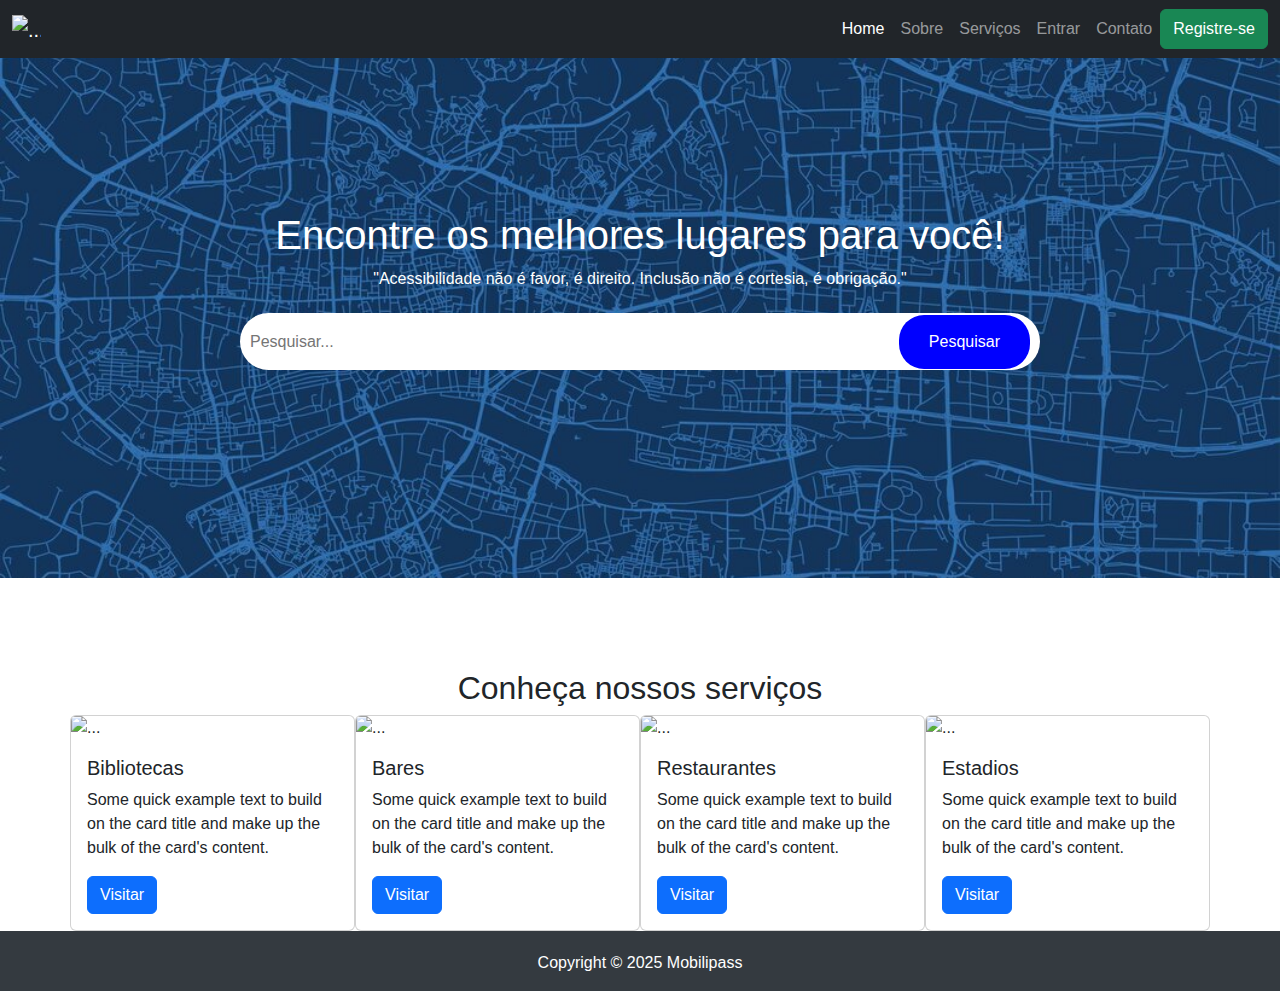
==== index.html @ 13008808 "paginas sobre e entrar" ====
<!DOCTYPE html>
<html lang="pt-br">

<head>
    <meta charset="UTF-8">
    <meta name="viewport" content="width=device-width, initial-scale=1.0">
    <title>MobilePass</title>
    <link href="https://cdn.jsdelivr.net/npm/bootstrap@5.3.3/dist/css/bootstrap.min.css" rel="stylesheet"
        integrity="sha384-QWTKZyjpPEjISv5WaRU9OFeRpok6YctnYmDr5pNlyT2bRjXh0JMhjY6hW+ALEwIH" crossorigin="anonymous">
    <script src="https://cdn.jsdelivr.net/npm/bootstrap@5.3.3/dist/js/bootstrap.bundle.min.js"
        integrity="sha384-YvpcrYf0tY3lHB60NNkmXc5s9fDVZLESaAA55NDzOxhy9GkcIdslK1eN7N6jIeHz"
        crossorigin="anonymous"></script>
    <link rel="stylesheet" href="style.css">
</head>

<body>
    <header>
        <nav class="navbar navbar-expand-lg bg-dark navbar-dark">
            <div class="container-fluid">
                <a class="navbar-brand" href="#"><img class="imagem_logo" src="/image (1).jpg" class="img-fluid"
                        alt="..."></a>
                <button class="navbar-toggler" type="button" data-bs-toggle="collapse" data-bs-target="#navbarNav"
                    aria-controls="navbarNav" aria-expanded="false" aria-label="Toggle navigation">
                    <span class="navbar-toggler-icon"></span>
                </button>
                <div class="collapse navbar-collapse" id="navbarNav">
                    <ul class="navbar-nav ms-auto">
                        <li class="nav-item">
                            <a class="nav-link active" aria-current="page" href="#">Home</a>
                        </li>

                        <li class="nav-item">
                            <a class="nav-link" href="about.html">Sobre</a>
                        </li>
                        <li class="nav-item">
                            <a class="nav-link" href="#">Serviços</a>
                        </li>
                        <li class="nav-item">
                            <a class="nav-link" href="login.html">Entrar</a>
                        <li class="nav-item">
                            <a class="nav-link" href="#">Contato</a>
                        </li>
                        </li>
                        <button type="button" class="btn btn-success">Registre-se</button>
                    </ul>
                </div>
            </div>
        </nav>



    </header>
    <main>
        <div class="background-container">
            <div class="titulo">
                <h1>Encontre os melhores lugares para você!</h1>
                <p>"Acessibilidade não é favor, é direito. Inclusão não é cortesia, é obrigação."</p>
                <div class="container-pesquisar">
                    <input class="barra-pesquisa" type="text" placeholder="Pesquisar...">
                    <button class="pesquisar" type="submit">Pesquisar</button>
                </div>
            </div>
        </div>
        </div>

        <section >
            <div class="container">
                <div class="row ">
                    <h2 class="texto">Conheça nossos serviços</h2>
                    <div class="card g- col-sm-6 col-md-3 col-lg-3">
                        <img src="/img/17174_9cf20cf7-f5d6-b94c-7bb5-774c0b3b7d5e.jpg" class="card-img-top" alt="...">
                        <div class="card-body">
                            <h5 class="card-title">Bibliotecas</h5>
                            <p class="card-text">Some quick example text to build on the card title and make up the bulk
                                of the card's content.</p>
                            <a href="#" class="btn btn-primary">Visitar</a>
                        </div>
                    </div>

                    <div class="card col-sm-6 col-md-3 col-lg-3">
                        <img src="/img/265689-entenda-a-importancia-da-acessibilidade-nos-restaurantes.jpg"
                            class="card-img-top" alt="...">
                        <div class="card-body">
                            <h5 class="card-title">Bares</h5>
                            <p class="card-text">Some quick example text to build on the card title and make up the bulk
                                of the card's content.</p>
                            <a href="#" class="btn btn-primary">Visitar</a>
                        </div>
                    </div>

                    <div class="card col-sm-6 col-md-3 col-lg-3">
                        <img src="/img/post_thumbnail-37f781f80b11470b59c77fa5af85a6b2.jpeg" class="card-img-top"
                            alt="...">
                        <div class="card-body">
                            <h5 class="card-title">Restaurantes</h5>
                            <p class="card-text">Some quick example text to build on the card title and make up the bulk
                                of the card's content.</p>
                            <a href="#" class="btn btn-primary">Visitar</a>
                        </div>
                    </div>

                    <div class="card col-sm-6 col-md-3 col-lg-3">
                        <img src="/img/heldner_costa_cmbh_16.jpg"
                            class="card-img-top" alt="...">
                        <div class="card-body">
                            <h5 class="card-title">Estadios</h5>
                            <p class="card-text">Some quick example text to build on the card title and make up the bulk
                                of the card's content.</p>
                            <a href="#" class="btn btn-primary">Visitar</a>
                        </div>
                    </div>
                </div>
            </div>
        </section>
    </main>
    
    <footer class="rodape">
        <div>
            <p>Copyright &copy; 2025 Mobilipass </p>
        </div>
    </footer>

</body>

</html>
---- style.css ----
* {
    margin: 0;
    padding: 0;
    box-sizing: border-box;
    font-family: Arial, Helvetica, sans-serif;
    text-decoration: none;
}

.imagem_logo{
    max-width: 90%;
    height: auto;
    max-height: 60px;
}

.background-container {
    position: relative; /* Necessário para posicionar o pseudo-elemento */
    width: 100%;
    height: 520px; /* Altura desejada */
    overflow: hidden; /* Evita que a imagem vaze do contêiner */
  }
  
  .background-container::before {
    content: "";
    position: absolute;
    top: 0;
    left: 0;
    width: 100%;
    height: 100%;
    background-image: url("img/mapa.jpg");
    background-size: cover;
    background-position: center;
    opacity: 1;
    z-index: -1;
  }
  
  .titulo{
    position: relative; 
    z-index: 1; 
    color: white; 
    padding: 12%;
    display: flex;
    flex-direction: column;
    align-items: center; 
 }

  .barra-contato-dados {
    display: flex;
    justify-content: center;
    gap: 50px;
    font-size: 14px;
    color: aliceblue;
}

.barra-contato-icones {
    display: flex;
    justify-content: flex-end;
    gap: 50px;
    color: aliceblue;  
}

#botao {
    border-radius:none;
    height: 30px;
    width:8em;
    background-color: lawngreen;
    transform: translateY(-20%);
    top: 50%;
    border: none;
}

.texto {
    text-align: center;
    display: flex;
    flex-direction: column;
    align-items: center;
    gap: 1px;
    margin-top: 8%;
}

.container-pesquisar {
    position: relative;
    max-width: 800px;
    margin: 6px auto;
    width: 100%;
}

.barra-pesquisa {
    width: 100%;
    padding: 10px;
    border-radius: 50rem;
    border: none;
    outline: none;
    height: 57px;
}

.pesquisar {
    position: absolute;
    top: 50%;
    transform: translateY(-50%);
    padding: 15px 30px;
    right: 10px;
    
    background-color: blue;
    box-sizing: border-box;
    border-radius: 25px;
    text-align: center;
    color:white;
    border: none;
    transition: .5s;
    font-size: 16px;
    cursor: pointer;
    justify-content: space-between;
}

.card{
    margin: 0;
    padding: 0;
}
.rodape{
    background-color: #343a40;
    color: white;
    text-align: center;
    height: 60px;
    padding: 20px;
}
/* Estilização do about */
.apresentacao{
    background-image: url(img/mapa.jpg);
    z-index: 0.5;
    background-size: cover;
    color: #001A6E;
    display:flex;
    align-items: center;
    justify-content: space-between;
    padding: 5% 5%;
    gap: 82px; 
    
    
}
.apresentacao-conteudo{
    width: 100%;
    display: flex;
    flex-direction:column; 
    gap: 10px;
}
.apresentacao-conteudo-titulo{
    font-size: 1.25rem;
    font-family:var(--font-primaria);
}
.apresentacao-conteudo-texto{
    font-size: 15px;
    font-family: var(--font-secundaria);
    text-align: justify;
}
.apresentacao-imagem{
    width: 100%;
}
.apresentacao-imagem1{
    width: 10%;
}
#apres{
    background-color: white;
    border-radius: 30px;
    margin: auto;
    padding: 20px;
}
#apres2{
    background-color: #5271ff;
    color: white;
    border-radius: 30px;
    margin: auto;
    padding: 20px;
    justify-content: space-between;
}
#apres3{
    background-color: white;
    border-radius: 30px;
    margin: auto;
    padding: 20px;
    height: 200px;
    font-style: italic;

}
@media(max-width:1200px){
    .cabecalho {
        padding: 10% ;
    }
    .cabecalho__menu{
        justify-content: center;
    }
    .apresentacao{
        flex-direction: column-reverse;
        padding: 5%;
    }
    .apresentacao-conteudo{
        width: auto;
    }
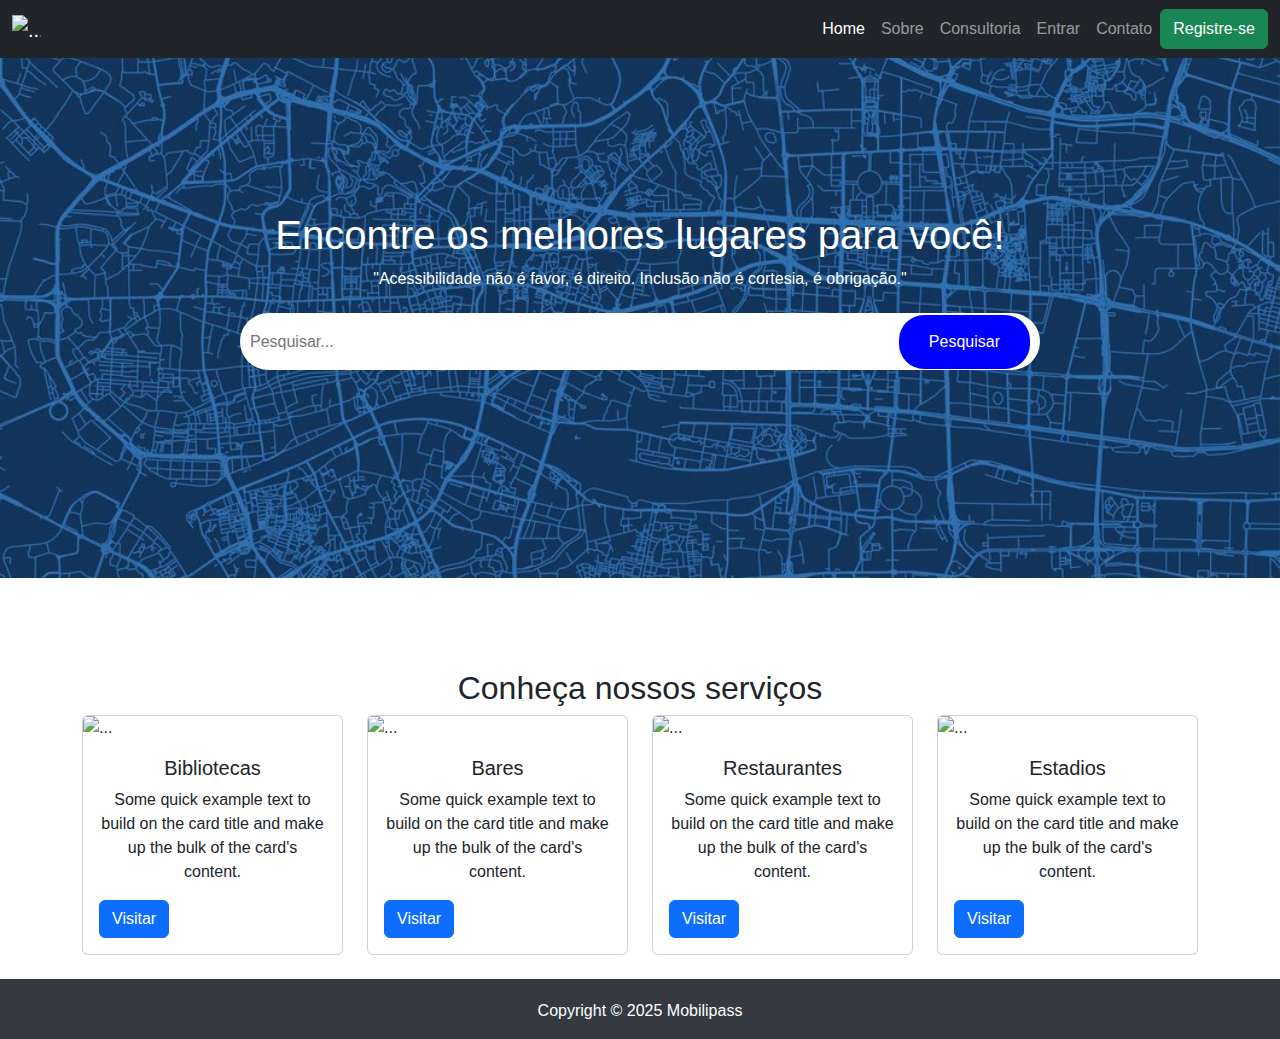
==== commit aee2d411: "criação da consultoria e ajustes" ====
--- a/index.html
+++ b/index.html
@@ -33,7 +33,7 @@
                             <a class="nav-link" href="about.html">Sobre</a>
                         </li>
                         <li class="nav-item">
-                            <a class="nav-link" href="#">Serviços</a>
+                            <a class="nav-link" href="/consultoria.html">Consultoria</a>
                         </li>
                         <li class="nav-item">
                             <a class="nav-link" href="login.html">Entrar</a>
@@ -61,59 +61,68 @@
                 </div>
             </div>
         </div>
-        </div>
+        
 
-        <section >
+        <section>
             <div class="container">
-                <div class="row ">
+                <div class="row">
                     <h2 class="texto">Conheça nossos serviços</h2>
-                    <div class="card g- col-sm-6 col-md-3 col-lg-3">
-                        <img src="/img/17174_9cf20cf7-f5d6-b94c-7bb5-774c0b3b7d5e.jpg" class="card-img-top" alt="...">
-                        <div class="card-body">
-                            <h5 class="card-title">Bibliotecas</h5>
-                            <p class="card-text">Some quick example text to build on the card title and make up the bulk
-                                of the card's content.</p>
-                            <a href="#" class="btn btn-primary">Visitar</a>
-                        </div>
-                    </div>
-
-                    <div class="card col-sm-6 col-md-3 col-lg-3">
-                        <img src="/img/265689-entenda-a-importancia-da-acessibilidade-nos-restaurantes.jpg"
-                            class="card-img-top" alt="...">
-                        <div class="card-body">
-                            <h5 class="card-title">Bares</h5>
-                            <p class="card-text">Some quick example text to build on the card title and make up the bulk
-                                of the card's content.</p>
-                            <a href="#" class="btn btn-primary">Visitar</a>
-                        </div>
-                    </div>
-
-                    <div class="card col-sm-6 col-md-3 col-lg-3">
-                        <img src="/img/post_thumbnail-37f781f80b11470b59c77fa5af85a6b2.jpeg" class="card-img-top"
-                            alt="...">
-                        <div class="card-body">
-                            <h5 class="card-title">Restaurantes</h5>
-                            <p class="card-text">Some quick example text to build on the card title and make up the bulk
-                                of the card's content.</p>
-                            <a href="#" class="btn btn-primary">Visitar</a>
-                        </div>
-                    </div>
-
-                    <div class="card col-sm-6 col-md-3 col-lg-3">
-                        <img src="/img/heldner_costa_cmbh_16.jpg"
-                            class="card-img-top" alt="...">
-                        <div class="card-body">
-                            <h5 class="card-title">Estadios</h5>
-                            <p class="card-text">Some quick example text to build on the card title and make up the bulk
-                                of the card's content.</p>
-                            <a href="#" class="btn btn-primary">Visitar</a>
+                    <div class="col-12">
+                        <div class="row row-cols-1 row-cols-md-2 row-cols-lg-4 g-4 mb-4">
+                            <div class="col">
+                                <div class="card">
+                                    <img src="/img/17174_9cf20cf7-f5d6-b94c-7bb5-774c0b3b7d5e.jpg" class="card-img-top"
+                                        alt="...">
+                                    <div class="card-body">
+                                        <h5 class="card-title text-center">Bibliotecas</h5>
+                                        <p class="card-text text-center">Some quick example text to build on the card
+                                            title and make up the bulk of the card's content.</p>
+                                        <a href="#" class="btn btn-primary">Visitar</a>
+                                    </div>
+                                </div>
+                            </div>
+                            <div class="col">
+                                <div class="card">
+                                    <img src="/img/265689-entenda-a-importancia-da-acessibilidade-nos-restaurantes.jpg"
+                                        class="card-img-top" alt="...">
+                                    <div class="card-body">
+                                        <h5 class="card-title text-center">Bares</h5>
+                                        <p class="card-text text-center">Some quick example text to build on the card
+                                            title and make up the bulk of the card's content.</p>
+                                        <a href="#" class="btn btn-primary">Visitar</a>
+                                    </div>
+                                </div>
+                            </div>
+                            <div class="col">
+                                <div class="card">
+                                    <img src="/img/post_thumbnail-37f781f80b11470b59c77fa5af85a6b2.jpeg"
+                                        class="card-img-top" alt="...">
+                                    <div class="card-body">
+                                        <h5 class="card-title text-center">Restaurantes</h5>
+                                        <p class="card-text text-center">Some quick example text to build on the card
+                                            title and make up the bulk of the card's content.</p>
+                                        <a href="#" class="btn btn-primary">Visitar</a>
+                                    </div>
+                                </div>
+                            </div>
+                            <div class="col">
+                                <div class="card ">
+                                    <img src="/img/heldner_costa_cmbh_16.jpg" class="card-img-top" alt="...">
+                                    <div class="card-body">
+                                        <h5 class="card-title text-center">Estadios</h5>
+                                        <p class="card-text text-center ">Some quick example text to build on the card
+                                            title and make up the bulk of the card's content.</p>
+                                        <a href="#" class="btn btn-primary">Visitar</a>
+                                    </div>
+                                </div>
+                            </div>
                         </div>
                     </div>
                 </div>
             </div>
         </section>
     </main>
-    
+
     <footer class="rodape">
         <div>
             <p>Copyright &copy; 2025 Mobilipass </p>
--- a/style.css
+++ b/style.css
@@ -116,6 +116,7 @@
 .card{
     margin: 0;
     padding: 0;
+    jus
 }
 .rodape{
     background-color: #343a40;
@@ -182,7 +183,16 @@
     font-style: italic;
 
 }
-@media(max-width:1200px){
+
+.texto_consultoria1{
+    color: beige;
+ }
+
+ .imagem_consultoria{
+    width: 550px;
+    height: 100%;
+
+@media(max-width:1200px)
     .cabecalho {
         padding: 10% ;
     }
@@ -195,4 +205,8 @@
     }
     .apresentacao-conteudo{
         width: auto;
-    }                                                                                                                                                                                                                                                                                                                                                                                                                                                                                                                                                                                                                                                                                                                                                                                                                                                                                                                                                                                                                                                                                                                                                                                                                                                                                                                                                                                                                                                                                                                                                                                                                                                                                                                                                                                                                                                                                                                                                                                                                                                                                                                                                                                                                                                                                                                                                                                                                                                                                                                                                                                                        +    }
+    
+   
+
+  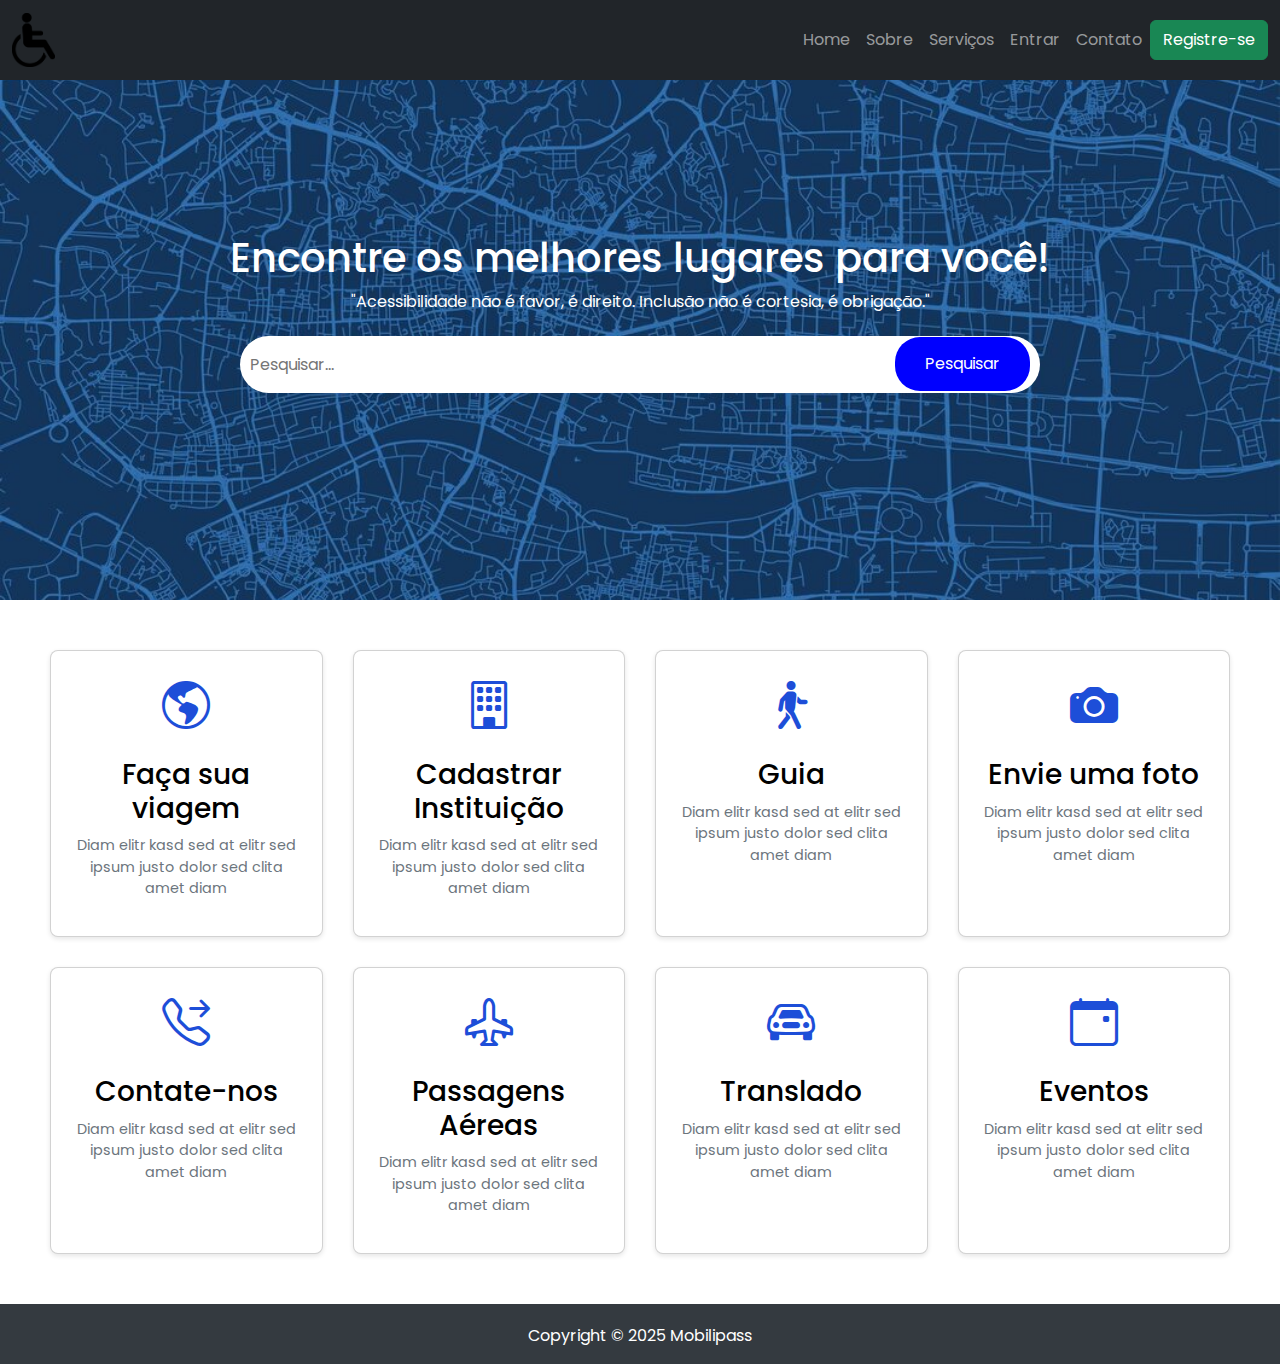
==== commit 92a1618e: "ajustes em todas as paginas e pastas" ====
--- a/index.html
+++ b/index.html
@@ -4,20 +4,24 @@
 <head>
     <meta charset="UTF-8">
     <meta name="viewport" content="width=device-width, initial-scale=1.0">
-    <title>MobilePass</title>
     <link href="https://cdn.jsdelivr.net/npm/bootstrap@5.3.3/dist/css/bootstrap.min.css" rel="stylesheet"
         integrity="sha384-QWTKZyjpPEjISv5WaRU9OFeRpok6YctnYmDr5pNlyT2bRjXh0JMhjY6hW+ALEwIH" crossorigin="anonymous">
     <script src="https://cdn.jsdelivr.net/npm/bootstrap@5.3.3/dist/js/bootstrap.bundle.min.js"
         integrity="sha384-YvpcrYf0tY3lHB60NNkmXc5s9fDVZLESaAA55NDzOxhy9GkcIdslK1eN7N6jIeHz"
         crossorigin="anonymous"></script>
+        <link rel="stylesheet" href="https://cdn.jsdelivr.net/npm/bootstrap-icons@1.11.3/font/bootstrap-icons.min.css">
     <link rel="stylesheet" href="style.css">
+    <title>MobilePass</title>
 </head>
 
 <body>
+    
+    <main>
+        <!-- início header-->
     <header>
         <nav class="navbar navbar-expand-lg bg-dark navbar-dark">
             <div class="container-fluid">
-                <a class="navbar-brand" href="#"><img class="imagem_logo" src="/image (1).jpg" class="img-fluid"
+                <a class="navbar-brand" href="#"><img class="imagem_logo" src="/img/logo1.jpg" class="img-fluid"
                         alt="..."></a>
                 <button class="navbar-toggler" type="button" data-bs-toggle="collapse" data-bs-target="#navbarNav"
                     aria-controls="navbarNav" aria-expanded="false" aria-label="Toggle navigation">
@@ -26,19 +30,19 @@
                 <div class="collapse navbar-collapse" id="navbarNav">
                     <ul class="navbar-nav ms-auto">
                         <li class="nav-item">
-                            <a class="nav-link active" aria-current="page" href="#">Home</a>
+                            <a class="nav-link" aria-current="page" href="/index.html">Home</a>
                         </li>
 
                         <li class="nav-item">
-                            <a class="nav-link" href="about.html">Sobre</a>
+                            <a class="nav-link" href="/sobre/sobre.html">Sobre</a>
                         </li>
                         <li class="nav-item">
-                            <a class="nav-link" href="/consultoria.html">Consultoria</a>
+                            <a class="nav-link" href="/servicos/servicos.html">Serviços</a>
                         </li>
                         <li class="nav-item">
-                            <a class="nav-link" href="login.html">Entrar</a>
+                            <a class="nav-link" href="/login/login.html">Entrar</a>
                         <li class="nav-item">
-                            <a class="nav-link" href="#">Contato</a>
+                            <a class="nav-link" href="/contato/contato.html">Contato</a>
                         </li>
                         </li>
                         <button type="button" class="btn btn-success">Registre-se</button>
@@ -46,82 +50,69 @@
                 </div>
             </div>
         </nav>
+    </header>
+    <!-- fim header-->
 
-
-
-    </header>
-    <main>
-        <div class="background-container">
-            <div class="titulo">
-                <h1>Encontre os melhores lugares para você!</h1>
-                <p>"Acessibilidade não é favor, é direito. Inclusão não é cortesia, é obrigação."</p>
-                <div class="container-pesquisar">
-                    <input class="barra-pesquisa" type="text" placeholder="Pesquisar...">
-                    <button class="pesquisar" type="submit">Pesquisar</button>
-                </div>
+    <div class="background-container">
+        <div class="titulo">
+            <h1>Encontre os melhores lugares para você!</h1>
+            <p>"Acessibilidade não é favor, é direito. Inclusão não é cortesia, é obrigação."</p>
+            <div class="container-pesquisar">
+                <input class="barra-pesquisa" type="text" placeholder="Pesquisar...">
+                <button class="pesquisar" type="submit">Pesquisar</button>
             </div>
         </div>
-        
+    </div>
+    </div>
 
-        <section>
-            <div class="container">
-                <div class="row">
-                    <h2 class="texto">Conheça nossos serviços</h2>
-                    <div class="col-12">
-                        <div class="row row-cols-1 row-cols-md-2 row-cols-lg-4 g-4 mb-4">
-                            <div class="col">
-                                <div class="card">
-                                    <img src="/img/17174_9cf20cf7-f5d6-b94c-7bb5-774c0b3b7d5e.jpg" class="card-img-top"
-                                        alt="...">
-                                    <div class="card-body">
-                                        <h5 class="card-title text-center">Bibliotecas</h5>
-                                        <p class="card-text text-center">Some quick example text to build on the card
-                                            title and make up the bulk of the card's content.</p>
-                                        <a href="#" class="btn btn-primary">Visitar</a>
-                                    </div>
-                                </div>
-                            </div>
-                            <div class="col">
-                                <div class="card">
-                                    <img src="/img/265689-entenda-a-importancia-da-acessibilidade-nos-restaurantes.jpg"
-                                        class="card-img-top" alt="...">
-                                    <div class="card-body">
-                                        <h5 class="card-title text-center">Bares</h5>
-                                        <p class="card-text text-center">Some quick example text to build on the card
-                                            title and make up the bulk of the card's content.</p>
-                                        <a href="#" class="btn btn-primary">Visitar</a>
-                                    </div>
-                                </div>
-                            </div>
-                            <div class="col">
-                                <div class="card">
-                                    <img src="/img/post_thumbnail-37f781f80b11470b59c77fa5af85a6b2.jpeg"
-                                        class="card-img-top" alt="...">
-                                    <div class="card-body">
-                                        <h5 class="card-title text-center">Restaurantes</h5>
-                                        <p class="card-text text-center">Some quick example text to build on the card
-                                            title and make up the bulk of the card's content.</p>
-                                        <a href="#" class="btn btn-primary">Visitar</a>
-                                    </div>
-                                </div>
-                            </div>
-                            <div class="col">
-                                <div class="card ">
-                                    <img src="/img/heldner_costa_cmbh_16.jpg" class="card-img-top" alt="...">
-                                    <div class="card-body">
-                                        <h5 class="card-title text-center">Estadios</h5>
-                                        <p class="card-text text-center ">Some quick example text to build on the card
-                                            title and make up the bulk of the card's content.</p>
-                                        <a href="#" class="btn btn-primary">Visitar</a>
-                                    </div>
-                                </div>
-                            </div>
-                        </div>
-                    </div>
-                </div>
+    </main>
+
+    <section class="servicos">
+        <div class="container-cards">
+            <div class="card">
+                <i class="bi bi-globe-americas"></i>
+                <h3>Faça sua viagem</h3>
+                <p>Diam elitr kasd sed at elitr sed ipsum justo dolor sed clita amet diam</p>
             </div>
-        </section>
-    </main>
+            <div class="card">
+                <i class="bi bi-building"></i>
+                <h3>Cadastrar Instituição</h3>
+                <p>Diam elitr kasd sed at elitr sed ipsum justo dolor sed clita amet diam</p>
+            </div>
+            <div class="card">
+                <i class="bi bi-person-walking"></i>
+                <h3>Guia</h3>
+                <p>Diam elitr kasd sed at elitr sed ipsum justo dolor sed clita amet diam</p>
+            </div>
+            <div class="card">
+                <i class="bi bi-camera-fill"></i>
+                <h3>Envie uma foto</h3>
+                <p>Diam elitr kasd sed at elitr sed ipsum justo dolor sed clita amet diam</p>
+            </div>
+            <div class="card">
+                <i class="bi bi-telephone-forward"></i>
+                <h3>Contate-nos</h3>
+                <p>Diam elitr kasd sed at elitr sed ipsum justo dolor sed clita amet diam</p>
+            </div>
+            <div class="card">
+                <i class="bi bi-airplane-engines"></i>
+                <h3>Passagens Aéreas</h3>
+                <p>Diam elitr kasd sed at elitr sed ipsum justo dolor sed clita amet diam</p>
+            </div>
+            <div class="card">
+                <i class="bi bi-car-front"></i>
+                <h3>Translado</h3>
+                <p>Diam elitr kasd sed at elitr sed ipsum justo dolor sed clita amet diam</p>
+            </div>
+             <div class="card">
+                <i class="bi bi-calendar-event"></i>
+                <h3>Eventos</h3>
+                <p>Diam elitr kasd sed at elitr sed ipsum justo dolor sed clita amet diam</p>
+            </div>
+        </div>
+    </section>
+    
+
 
     <footer class="rodape">
         <div>
@@ -130,5 +121,4 @@
     </footer>
 
 </body>
-
 </html>--- a/style.css
+++ b/style.css
@@ -1,9 +1,10 @@
+@import url('https://fonts.googleapis.com/css2?family=Lato:ital,wght@0,100;0,300;0,400;0,700;0,900;1,100;1,300;1,400;1,700;1,900&family=Nunito+Sans:ital,opsz,wght@0,6..12,200..1000;1,6..12,200..1000&family=Poppins:ital,wght@0,100;0,200;0,300;0,400;0,500;0,600;0,700;0,800;0,900;1,100;1,200;1,300;1,400;1,500;1,600;1,700;1,800;1,900&family=Work+Sans:ital,wght@0,100..900;1,100..900&display=swap');
 
 * {
     margin: 0;
     padding: 0;
     box-sizing: border-box;
-    font-family: Arial, Helvetica, sans-serif;
+    font-family: poppins, sans-serif;
     text-decoration: none;
 }
 
@@ -44,40 +45,6 @@
     align-items: center; 
  }
 
-  .barra-contato-dados {
-    display: flex;
-    justify-content: center;
-    gap: 50px;
-    font-size: 14px;
-    color: aliceblue;
-}
-
-.barra-contato-icones {
-    display: flex;
-    justify-content: flex-end;
-    gap: 50px;
-    color: aliceblue;  
-}
-
-#botao {
-    border-radius:none;
-    height: 30px;
-    width:8em;
-    background-color: lawngreen;
-    transform: translateY(-20%);
-    top: 50%;
-    border: none;
-}
-
-.texto {
-    text-align: center;
-    display: flex;
-    flex-direction: column;
-    align-items: center;
-    gap: 1px;
-    margin-top: 8%;
-}
-
 .container-pesquisar {
     position: relative;
     max-width: 800px;
@@ -113,100 +80,68 @@
     justify-content: space-between;
 }
 
-.card{
-    margin: 0;
-    padding: 0;
-    jus
+.servicos {
+    padding: 50px; /* Espaçamento externo da seção */
 }
+
+.container-cards {
+    display: grid;
+    grid-template-columns: repeat(4, 1fr);
+    grid-gap: 30px;
+    max-width: 1200px;
+    margin: 0 auto;
+}
+
+.card {
+    background-color: #fff;
+    padding: 20px;
+    border-radius: 8px;
+    box-shadow: 0 2px 5px rgba(0, 0, 0, 0.1);
+    text-align: center;
+    transition: transform 0.2s;
+    cursor: pointer;
+}
+
+.card:hover {
+    transform: translateY(-5px); /* Efeito de "levantar" ao passar o mouse */
+    box-shadow: 0 4px 8px rgba(0, 0, 0, 0.15);
+    background-color: #93C5FD;
+    transition: 0.5s;
+}
+
+.card i {
+    font-size: 3em; /* Tamanho do ícone */
+    margin-bottom: 15px;
+    color: #1D4ED8; /* Cor verde para os ícones */
+}
+
+.card h3 {
+    margin-bottom: 10px;
+    color: #000;
+}
+
+.card p {
+    font-size: 0.9em;
+    color: #6c757d;
+}
+
+/* Responsividade (Ajuste para telas menores) */
+@media (max-width: 992px) {
+    .container {
+        grid-template-columns: repeat(2, 1fr); /* 2 colunas em telas médias */
+    }
+}
+
+@media (max-width: 576px) {
+    .container {
+        grid-template-columns: 1fr; /* 1 coluna em telas pequenas */
+    }
+}
+
 .rodape{
     background-color: #343a40;
     color: white;
     text-align: center;
     height: 60px;
     padding: 20px;
-}
-/* Estilização do about */
-.apresentacao{
-    background-image: url(img/mapa.jpg);
-    z-index: 0.5;
-    background-size: cover;
-    color: #001A6E;
-    display:flex;
-    align-items: center;
-    justify-content: space-between;
-    padding: 5% 5%;
-    gap: 82px; 
-    
-    
-}
-.apresentacao-conteudo{
-    width: 100%;
-    display: flex;
-    flex-direction:column; 
-    gap: 10px;
-}
-.apresentacao-conteudo-titulo{
-    font-size: 1.25rem;
-    font-family:var(--font-primaria);
-}
-.apresentacao-conteudo-texto{
-    font-size: 15px;
-    font-family: var(--font-secundaria);
-    text-align: justify;
-}
-.apresentacao-imagem{
-    width: 100%;
-}
-.apresentacao-imagem1{
-    width: 10%;
-}
-#apres{
-    background-color: white;
-    border-radius: 30px;
-    margin: auto;
-    padding: 20px;
-}
-#apres2{
-    background-color: #5271ff;
-    color: white;
-    border-radius: 30px;
-    margin: auto;
-    padding: 20px;
-    justify-content: space-between;
-}
-#apres3{
-    background-color: white;
-    border-radius: 30px;
-    margin: auto;
-    padding: 20px;
-    height: 200px;
-    font-style: italic;
-
-}
-
-.texto_consultoria1{
-    color: beige;
- }
-
- .imagem_consultoria{
-    width: 550px;
-    height: 100%;
-
-@media(max-width:1200px)
-    .cabecalho {
-        padding: 10% ;
-    }
-    .cabecalho__menu{
-        justify-content: center;
-    }
-    .apresentacao{
-        flex-direction: column-reverse;
-        padding: 5%;
-    }
-    .apresentacao-conteudo{
-        width: auto;
-    }
-    
-   
-
-  +}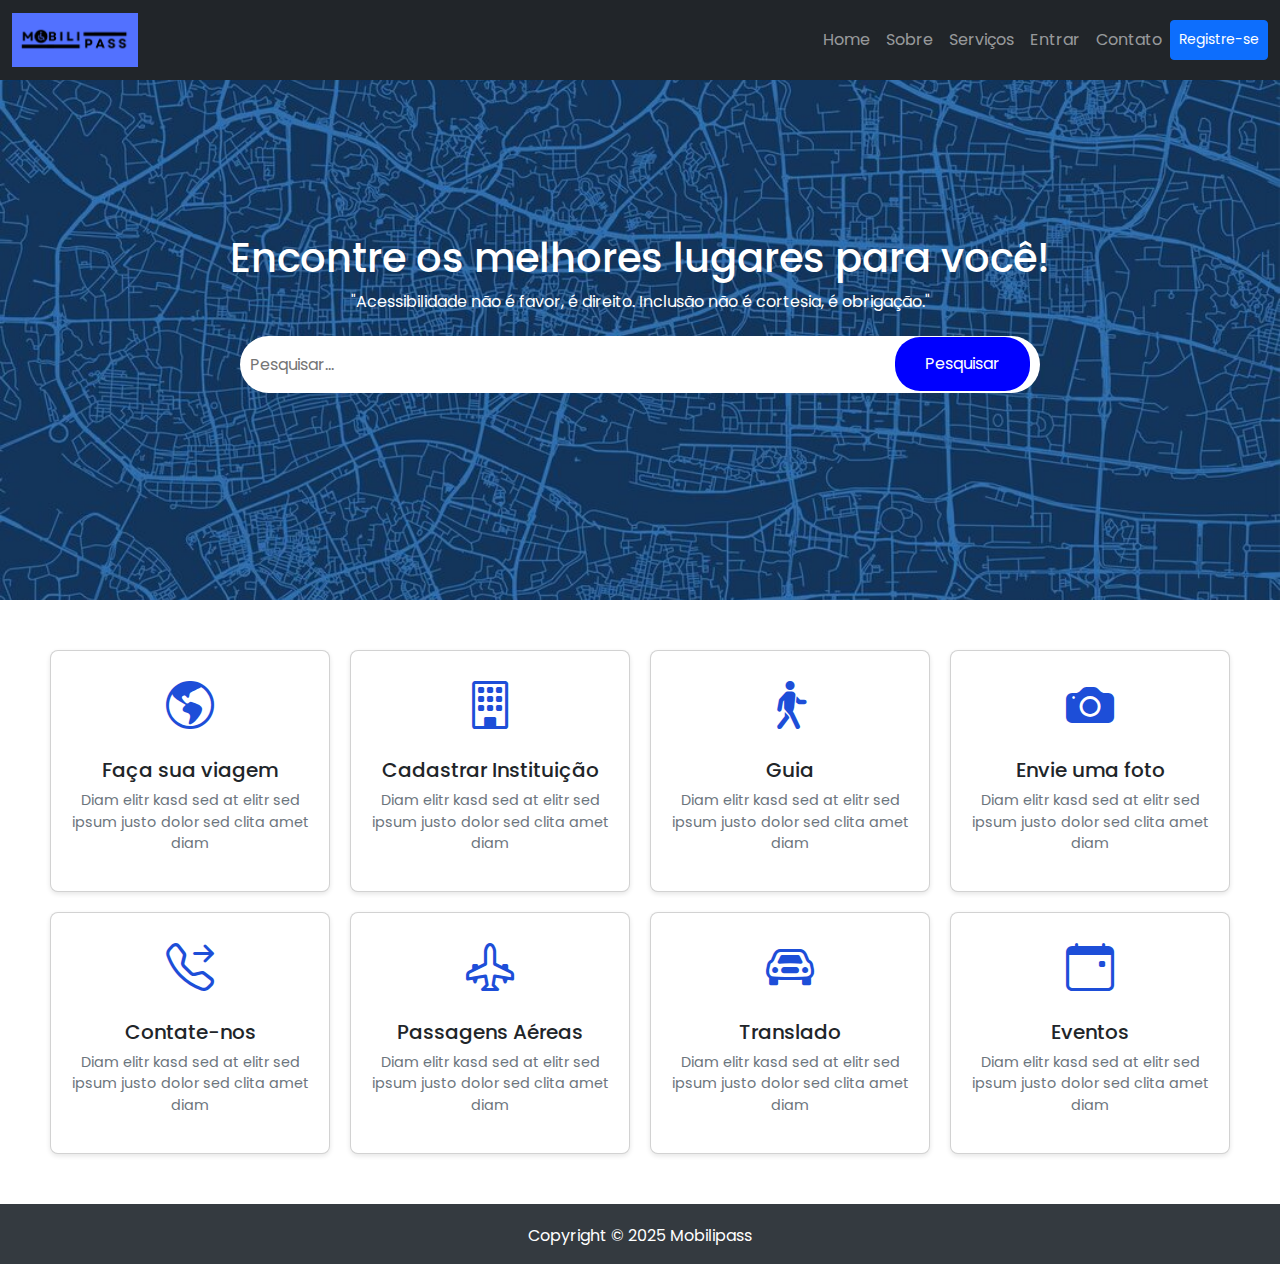
==== commit 145ebaac: "adicionado a resposividade" ====
--- a/index.html
+++ b/index.html
@@ -11,7 +11,7 @@
         crossorigin="anonymous"></script>
         <link rel="stylesheet" href="https://cdn.jsdelivr.net/npm/bootstrap-icons@1.11.3/font/bootstrap-icons.min.css">
     <link rel="stylesheet" href="style.css">
-    <title>MobilePass</title>
+    <title>Home</title>
 </head>
 
 <body>
@@ -21,7 +21,7 @@
     <header>
         <nav class="navbar navbar-expand-lg bg-dark navbar-dark">
             <div class="container-fluid">
-                <a class="navbar-brand" href="#"><img class="imagem_logo" src="/img/logo1.jpg" class="img-fluid"
+                <a class="navbar-brand" href="#"><img class="imagem_logo" src="/img/logoretangulo.png" class="img-fluid"
                         alt="..."></a>
                 <button class="navbar-toggler" type="button" data-bs-toggle="collapse" data-bs-target="#navbarNav"
                     aria-controls="navbarNav" aria-expanded="false" aria-label="Toggle navigation">
@@ -45,7 +45,7 @@
                             <a class="nav-link" href="/contato/contato.html">Contato</a>
                         </li>
                         </li>
-                        <button type="button" class="btn btn-success">Registre-se</button>
+                        <button type="button" class="btn btn-primary btn-sm">Registre-se</button>
                     </ul>
                 </div>
             </div>
@@ -71,42 +71,42 @@
         <div class="container-cards">
             <div class="card">
                 <i class="bi bi-globe-americas"></i>
-                <h3>Faça sua viagem</h3>
+                <h5>Faça sua viagem</h5>
                 <p>Diam elitr kasd sed at elitr sed ipsum justo dolor sed clita amet diam</p>
             </div>
             <div class="card">
                 <i class="bi bi-building"></i>
-                <h3>Cadastrar Instituição</h3>
+                <h5>Cadastrar Instituição</h5>
                 <p>Diam elitr kasd sed at elitr sed ipsum justo dolor sed clita amet diam</p>
             </div>
             <div class="card">
                 <i class="bi bi-person-walking"></i>
-                <h3>Guia</h3>
+                <h5>Guia</h5>
                 <p>Diam elitr kasd sed at elitr sed ipsum justo dolor sed clita amet diam</p>
             </div>
             <div class="card">
                 <i class="bi bi-camera-fill"></i>
-                <h3>Envie uma foto</h3>
+                <h5>Envie uma foto</h5>
                 <p>Diam elitr kasd sed at elitr sed ipsum justo dolor sed clita amet diam</p>
             </div>
             <div class="card">
                 <i class="bi bi-telephone-forward"></i>
-                <h3>Contate-nos</h3>
+                <h5>Contate-nos</h5>
                 <p>Diam elitr kasd sed at elitr sed ipsum justo dolor sed clita amet diam</p>
             </div>
             <div class="card">
                 <i class="bi bi-airplane-engines"></i>
-                <h3>Passagens Aéreas</h3>
+                <h5>Passagens Aéreas</h5>
                 <p>Diam elitr kasd sed at elitr sed ipsum justo dolor sed clita amet diam</p>
             </div>
             <div class="card">
                 <i class="bi bi-car-front"></i>
-                <h3>Translado</h3>
+                <h5>Translado</h5>
                 <p>Diam elitr kasd sed at elitr sed ipsum justo dolor sed clita amet diam</p>
             </div>
              <div class="card">
                 <i class="bi bi-calendar-event"></i>
-                <h3>Eventos</h3>
+                <h5>Eventos</h5>
                 <p>Diam elitr kasd sed at elitr sed ipsum justo dolor sed clita amet diam</p>
             </div>
         </div>
--- a/style.css
+++ b/style.css
@@ -8,20 +8,20 @@
     text-decoration: none;
 }
 
-.imagem_logo{
+.imagem_logo {
     max-width: 90%;
     height: auto;
     max-height: 60px;
 }
 
 .background-container {
-    position: relative; /* Necessário para posicionar o pseudo-elemento */
+    position: relative;
     width: 100%;
-    height: 520px; /* Altura desejada */
-    overflow: hidden; /* Evita que a imagem vaze do contêiner */
-  }
-  
-  .background-container::before {
+    height: 520px;
+    overflow: hidden;
+}
+
+.background-container::before {
     content: "";
     position: absolute;
     top: 0;
@@ -33,17 +33,17 @@
     background-position: center;
     opacity: 1;
     z-index: -1;
-  }
-  
-  .titulo{
-    position: relative; 
-    z-index: 1; 
-    color: white; 
+}
+
+.titulo {
+    position: relative;
+    z-index: 1;
+    color: white;
     padding: 12%;
     display: flex;
     flex-direction: column;
-    align-items: center; 
- }
+    align-items: center;
+}
 
 .container-pesquisar {
     position: relative;
@@ -67,12 +67,11 @@
     transform: translateY(-50%);
     padding: 15px 30px;
     right: 10px;
-    
     background-color: blue;
     box-sizing: border-box;
     border-radius: 25px;
     text-align: center;
-    color:white;
+    color: white;
     border: none;
     transition: .5s;
     font-size: 16px;
@@ -81,13 +80,13 @@
 }
 
 .servicos {
-    padding: 50px; /* Espaçamento externo da seção */
+    padding: 50px;
 }
 
 .container-cards {
     display: grid;
-    grid-template-columns: repeat(4, 1fr);
-    grid-gap: 30px;
+    grid-template-columns: repeat(auto-fit, minmax(250px, 1fr)); /* Responsivo */
+    grid-gap: 20px;
     max-width: 1200px;
     margin: 0 auto;
 }
@@ -100,19 +99,22 @@
     text-align: center;
     transition: transform 0.2s;
     cursor: pointer;
+    /* width: 250px;  Removido para responsividade */
+    /* height: 250px; Removido para responsividade */
+    flex: 1; /* Ocupa o espaço disponível */
 }
 
 .card:hover {
-    transform: translateY(-5px); /* Efeito de "levantar" ao passar o mouse */
+    transform: translateY(-5px);
     box-shadow: 0 4px 8px rgba(0, 0, 0, 0.15);
     background-color: #93C5FD;
     transition: 0.5s;
 }
 
 .card i {
-    font-size: 3em; /* Tamanho do ícone */
+    font-size: 3em;
     margin-bottom: 15px;
-    color: #1D4ED8; /* Cor verde para os ícones */
+    color: #1D4ED8;
 }
 
 .card h3 {
@@ -125,23 +127,30 @@
     color: #6c757d;
 }
 
-/* Responsividade (Ajuste para telas menores) */
-@media (max-width: 992px) {
-    .container {
-        grid-template-columns: repeat(2, 1fr); /* 2 colunas em telas médias */
-    }
-}
-
-@media (max-width: 576px) {
-    .container {
-        grid-template-columns: 1fr; /* 1 coluna em telas pequenas */
-    }
-}
-
-.rodape{
+.rodape {
     background-color: #343a40;
     color: white;
     text-align: center;
     height: 60px;
     padding: 20px;
+}
+
+/* Media Queries para outros elementos (opcional, adicione conforme necessário) */
+@media (max-width: 768px) {
+    .container-pesquisar {
+        max-width: 90%; /* Ajusta a largura do campo de pesquisa */
+    }
+
+    .card {
+        /* Outros ajustes para telas médias, se necessário */
+    }
+}
+
+@media (max-width: 576px) {
+    .container-pesquisar {
+        max-width: 90%; /* Ajusta a largura do campo de pesquisa */
+    }
+    .card {
+        /* Outros ajustes para telas pequenas, se necessário */
+    }
 }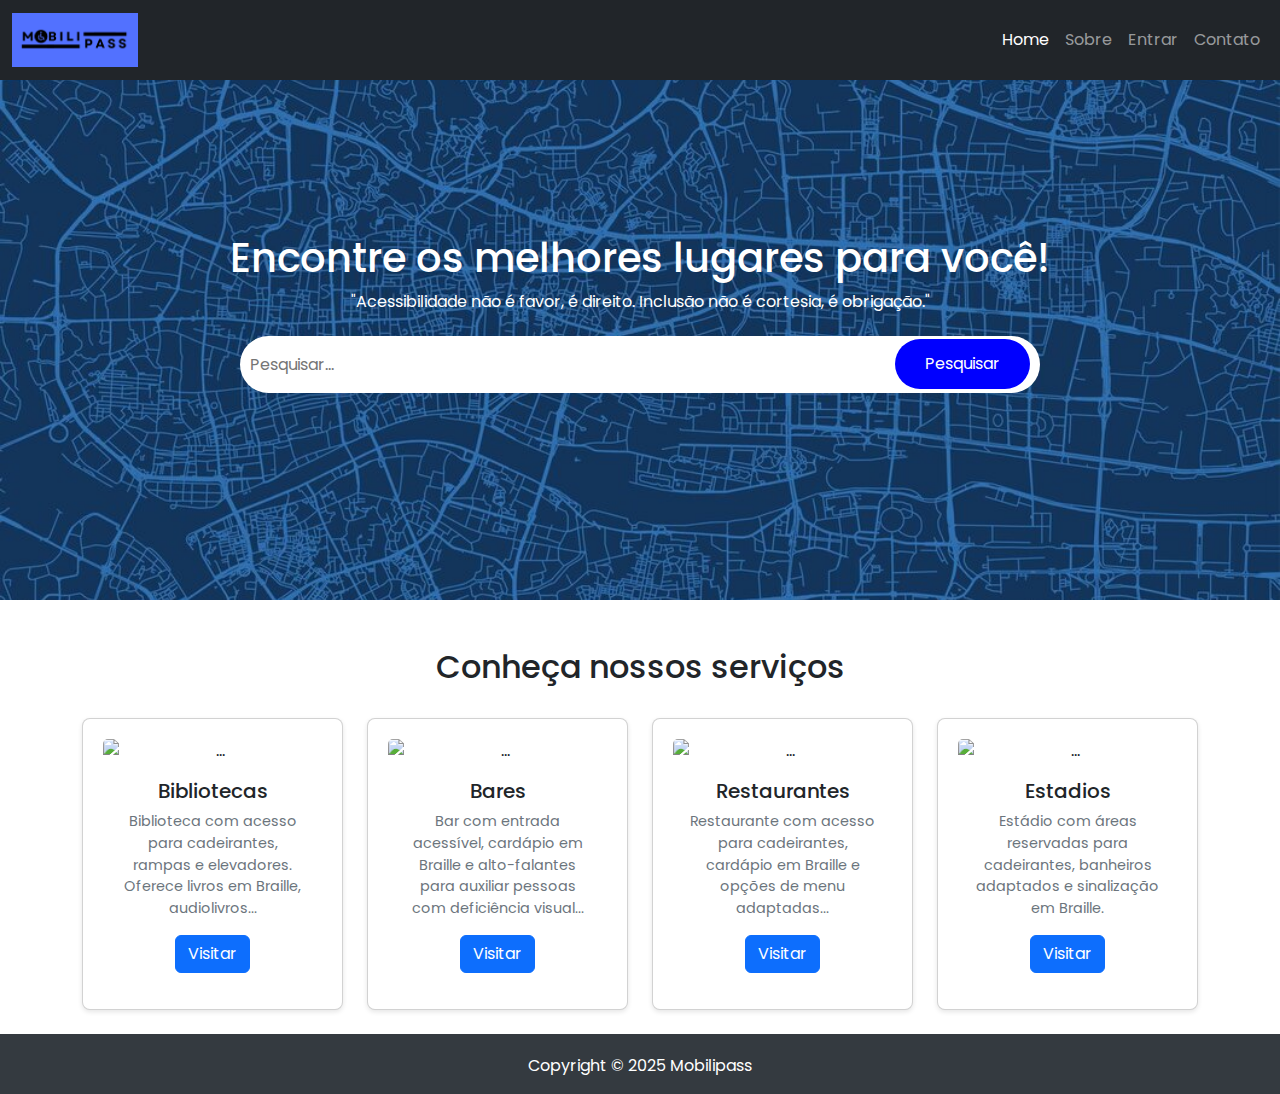
==== commit 1f9e9243: "alterações no layout" ====
--- a/index.html
+++ b/index.html
@@ -21,7 +21,7 @@
     <header>
         <nav class="navbar navbar-expand-lg bg-dark navbar-dark">
             <div class="container-fluid">
-                <a class="navbar-brand" href="#"><img class="imagem_logo" src="/img/logoretangulo.png" class="img-fluid"
+                <a class="navbar-brand" href="/index.html"><img class="imagem_logo" src="/img/logoretangulo.png" class="img-fluid"
                         alt="..."></a>
                 <button class="navbar-toggler" type="button" data-bs-toggle="collapse" data-bs-target="#navbarNav"
                     aria-controls="navbarNav" aria-expanded="false" aria-label="Toggle navigation">
@@ -30,22 +30,19 @@
                 <div class="collapse navbar-collapse" id="navbarNav">
                     <ul class="navbar-nav ms-auto">
                         <li class="nav-item">
-                            <a class="nav-link" aria-current="page" href="/index.html">Home</a>
+                            <a class="nav-link active" aria-current="page" href="/index.html">Home</a>
                         </li>
 
                         <li class="nav-item">
                             <a class="nav-link" href="/sobre/sobre.html">Sobre</a>
                         </li>
-                        <li class="nav-item">
-                            <a class="nav-link" href="/servicos/servicos.html">Serviços</a>
-                        </li>
+                        
                         <li class="nav-item">
                             <a class="nav-link" href="/login/login.html">Entrar</a>
                         <li class="nav-item">
                             <a class="nav-link" href="/contato/contato.html">Contato</a>
                         </li>
                         </li>
-                        <button type="button" class="btn btn-primary btn-sm">Registre-se</button>
                     </ul>
                 </div>
             </div>
@@ -67,51 +64,60 @@
 
     </main>
 
-    <section class="servicos">
-        <div class="container-cards">
-            <div class="card">
-                <i class="bi bi-globe-americas"></i>
-                <h5>Faça sua viagem</h5>
-                <p>Diam elitr kasd sed at elitr sed ipsum justo dolor sed clita amet diam</p>
-            </div>
-            <div class="card">
-                <i class="bi bi-building"></i>
-                <h5>Cadastrar Instituição</h5>
-                <p>Diam elitr kasd sed at elitr sed ipsum justo dolor sed clita amet diam</p>
-            </div>
-            <div class="card">
-                <i class="bi bi-person-walking"></i>
-                <h5>Guia</h5>
-                <p>Diam elitr kasd sed at elitr sed ipsum justo dolor sed clita amet diam</p>
-            </div>
-            <div class="card">
-                <i class="bi bi-camera-fill"></i>
-                <h5>Envie uma foto</h5>
-                <p>Diam elitr kasd sed at elitr sed ipsum justo dolor sed clita amet diam</p>
-            </div>
-            <div class="card">
-                <i class="bi bi-telephone-forward"></i>
-                <h5>Contate-nos</h5>
-                <p>Diam elitr kasd sed at elitr sed ipsum justo dolor sed clita amet diam</p>
-            </div>
-            <div class="card">
-                <i class="bi bi-airplane-engines"></i>
-                <h5>Passagens Aéreas</h5>
-                <p>Diam elitr kasd sed at elitr sed ipsum justo dolor sed clita amet diam</p>
-            </div>
-            <div class="card">
-                <i class="bi bi-car-front"></i>
-                <h5>Translado</h5>
-                <p>Diam elitr kasd sed at elitr sed ipsum justo dolor sed clita amet diam</p>
-            </div>
-             <div class="card">
-                <i class="bi bi-calendar-event"></i>
-                <h5>Eventos</h5>
-                <p>Diam elitr kasd sed at elitr sed ipsum justo dolor sed clita amet diam</p>
+    <section>
+        <div class="container mt-5">
+            <div class="row">
+                <h2 class="texto text-center">Conheça nossos serviços</h2>
+                <div class="col-12 mt-4">
+                    <div class="row row-cols-1 row-cols-md-2 row-cols-lg-4 g-4 mb-4">
+                        <div class="col">
+                            <div class="card">
+                                <img src="/img/17174_9cf20cf7-f5d6-b94c-7bb5-774c0b3b7d5e.jpg" class="card-img-top"
+                                    alt="...">
+                                <div class="card-body">
+                                    <h5 class="card-title text-center">Bibliotecas</h5>
+                                    <p class="card-text text-center">Biblioteca com acesso para cadeirantes, rampas e elevadores. Oferece livros em Braille, audiolivros...</p>
+                                    <a href="#" class="btn btn-primary">Visitar</a>
+                                </div>
+                            </div>
+                        </div>
+                        <div class="col">
+                            <div class="card">
+                                <img src="/img/265689-entenda-a-importancia-da-acessibilidade-nos-restaurantes.jpg"
+                                    class="card-img-top" alt="...">
+                                <div class="card-body">
+                                    <h5 class="card-title text-center">Bares</h5>
+                                    <p class="card-text text-center">Bar com entrada acessível, cardápio em Braille e alto-falantes para auxiliar pessoas com deficiência visual...</p>
+                                    <a href="#" class="btn btn-primary">Visitar</a>
+                                </div>
+                            </div>
+                        </div>
+                        <div class="col">
+                            <div class="card">
+                                <img src="/img/post_thumbnail-37f781f80b11470b59c77fa5af85a6b2.jpeg"
+                                    class="card-img-top" alt="...">
+                                <div class="card-body">
+                                    <h5 class="card-title text-center">Restaurantes</h5>
+                                    <p class="card-text text-center">Restaurante com acesso para cadeirantes, cardápio em Braille e opções de menu adaptadas...</p>
+                                    <a href="#" class="btn btn-primary">Visitar</a>
+                                </div>
+                            </div>
+                        </div>
+                        <div class="col">
+                            <div class="card ">
+                                <img src="/img/heldner_costa_cmbh_16.jpg" class="card-img-top" alt="...">
+                                <div class="card-body">
+                                    <h5 class="card-title text-center">Estadios</h5>
+                                    <p class="card-text text-center ">Estádio com áreas reservadas para cadeirantes, banheiros adaptados e sinalização em Braille.</p>
+                                    <a href="#" class="btn btn-primary">Visitar</a>
+                                </div>
+                            </div>
+                        </div>
+                    </div>
+                </div>
             </div>
         </div>
     </section>
-    
 
 
     <footer class="rodape">
@@ -119,6 +125,5 @@
             <p>Copyright &copy; 2025 Mobilipass </p>
         </div>
     </footer>
-
 </body>
 </html>--- a/style.css
+++ b/style.css
@@ -65,7 +65,7 @@
     position: absolute;
     top: 50%;
     transform: translateY(-50%);
-    padding: 15px 30px;
+    padding: 13px 30px;
     right: 10px;
     background-color: blue;
     box-sizing: border-box;
@@ -79,13 +79,18 @@
     justify-content: space-between;
 }
 
+.pesquisar:hover {
+    background-color: #005; /* Um tom de azul mais escuro */
+    box-shadow: 0 2px 4px rgba(0, 0, 0, 0.2); /* Sombra sutil */
+}
+
 .servicos {
     padding: 50px;
 }
 
 .container-cards {
     display: grid;
-    grid-template-columns: repeat(auto-fit, minmax(250px, 1fr)); /* Responsivo */
+    grid-template-columns: repeat(auto-fit, minmax(250px, 1fr)); 
     grid-gap: 20px;
     max-width: 1200px;
     margin: 0 auto;
@@ -99,8 +104,6 @@
     text-align: center;
     transition: transform 0.2s;
     cursor: pointer;
-    /* width: 250px;  Removido para responsividade */
-    /* height: 250px; Removido para responsividade */
     flex: 1; /* Ocupa o espaço disponível */
 }
 
@@ -142,7 +145,7 @@
     }
 
     .card {
-        /* Outros ajustes para telas médias, se necessário */
+        max-width: 90%;/* Outros ajustes para telas médias, se necessário */
     }
 }
 
@@ -151,6 +154,6 @@
         max-width: 90%; /* Ajusta a largura do campo de pesquisa */
     }
     .card {
-        /* Outros ajustes para telas pequenas, se necessário */
+        max-width: 90%; /* Outros ajustes para telas pequenas, se necessário */
     }
 }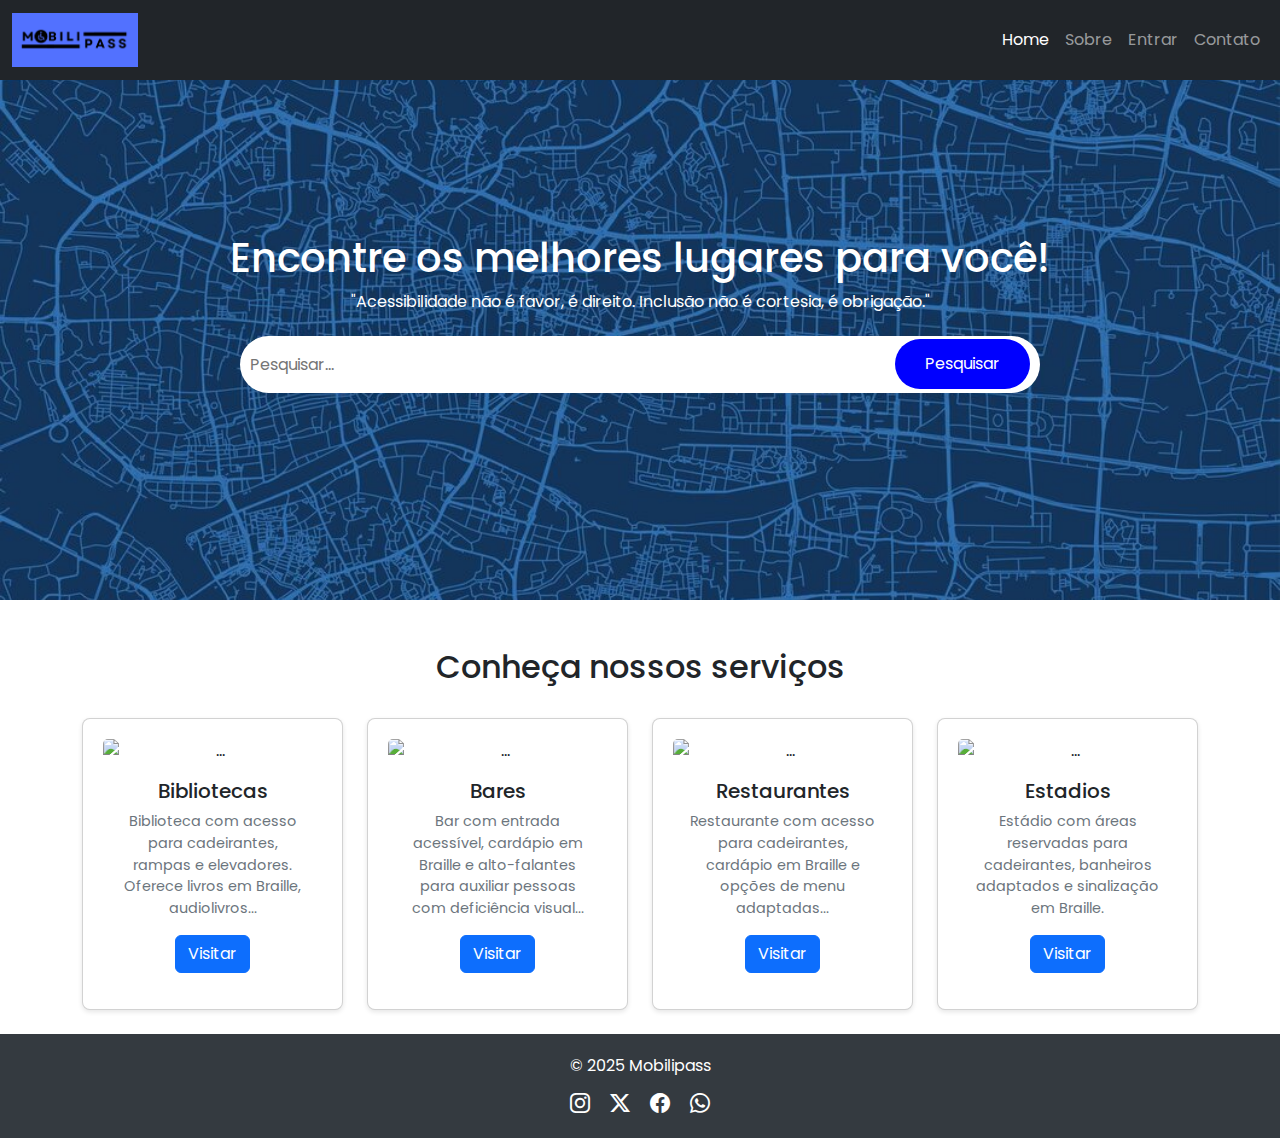
==== commit b4c1beaa: "adcionado os ícones da redes sociais" ====
--- a/index.html
+++ b/index.html
@@ -119,11 +119,30 @@
         </div>
     </section>
 
-
     <footer class="rodape">
-        <div>
-            <p>Copyright &copy; 2025 Mobilipass </p>
+        <div class="container">  <div class="row">
+                <div class="col-12 text-center"> 
+                    <p class="copyright"> &copy; 2025 Mobilipass</p>
+                    <div class="social-icons">
+                        <a href="#" target="_blank"><i class="bi bi-instagram"></i></a>
+                        <a href="#" target="_blank"><i class="bi bi-twitter-x"></i></a>
+                        <a href="#" target="_blank"><i class="bi bi-facebook"></i></a>
+                        <a href="#" target="_blank"><i class="bi bi-whatsapp"></i></a>
+                    </div>
+                </div>
+            </div>
         </div>
     </footer>
+
+    <div vw class="enabled">
+        <div vw-access-button class="active"></div>
+        <div vw-plugin-wrapper>
+          <div class="vw-plugin-top-wrapper"></div>
+        </div>
+      </div>
+      <script src="https://vlibras.gov.br/app/vlibras-plugin.js"></script>
+      <script>
+        new window.VLibras.Widget('https://vlibras.gov.br/app');
+      </script>
 </body>
 </html>--- a/style.css
+++ b/style.css
@@ -138,7 +138,50 @@
     padding: 20px;
 }
 
-/* Media Queries para outros elementos (opcional, adicione conforme necessário) */
+.rodape {
+    background-color: #343a40;
+    color: white;
+    padding: 20px 0; /* Ajuste o padding vertical */
+    height: auto; /* Altura automática para o conteúdo */
+}
+
+.rodape .container { /* Estilos para o container */
+    max-width: 1200px; /* Largura máxima */
+    margin: 0 auto; /* Centraliza */
+}
+
+.rodape .copyright { /* Estilos para o texto de copyright */
+    margin-bottom: 10px; /* Espaço abaixo do texto */
+}
+
+.rodape .social-icons {
+    display: flex; /* Alinha os ícones horizontalmente */
+    justify-content: center; /* Centraliza os ícones */
+}
+
+.rodape .social-icons a {
+    color: white;
+    font-size: 20px;
+    margin: 0 10px; /* Espaço entre os ícones */
+    transition: color 0.3s; /* Transição suave na cor */
+}
+
+.rodape .social-icons a:hover {
+    color: #007bff; /* Cor ao passar o mouse */
+}
+
+.rodape .social-icons i { /* Estilos para os ícones */
+    width: 30px;
+    height: 30px;
+}
+
+@media (max-width: 768px) {
+    .rodape .social-icons a {
+        font-size: 18px;
+        margin: 0 8px;
+    }
+}
+
 @media (max-width: 768px) {
     .container-pesquisar {
         max-width: 90%; /* Ajusta a largura do campo de pesquisa */
@@ -151,9 +194,9 @@
 
 @media (max-width: 576px) {
     .container-pesquisar {
-        max-width: 90%; /* Ajusta a largura do campo de pesquisa */
+        max-width: 90%;
     }
     .card {
-        max-width: 90%; /* Outros ajustes para telas pequenas, se necessário */
+        max-width: 90%;
     }
 }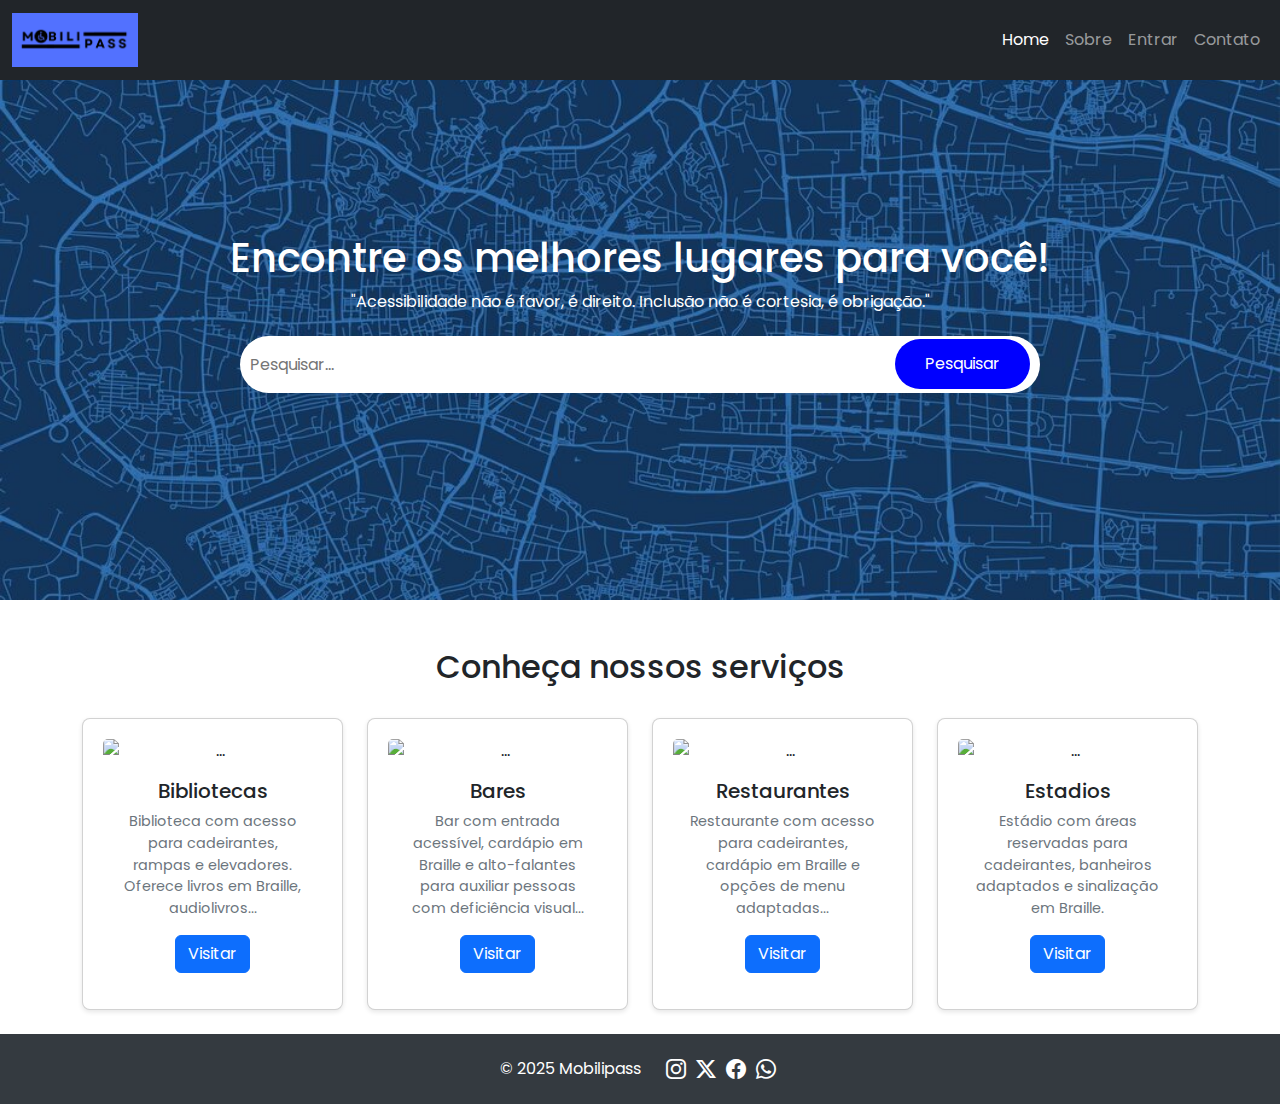
==== commit 9b0385e8: "Adiocionado os favicons nas páginas" ====
--- a/index.html
+++ b/index.html
@@ -4,6 +4,7 @@
 <head>
     <meta charset="UTF-8">
     <meta name="viewport" content="width=device-width, initial-scale=1.0">
+    <link rel="shortcut icon" href="/img/logoretangulo.png">
     <link href="https://cdn.jsdelivr.net/npm/bootstrap@5.3.3/dist/css/bootstrap.min.css" rel="stylesheet"
         integrity="sha384-QWTKZyjpPEjISv5WaRU9OFeRpok6YctnYmDr5pNlyT2bRjXh0JMhjY6hW+ALEwIH" crossorigin="anonymous">
     <script src="https://cdn.jsdelivr.net/npm/bootstrap@5.3.3/dist/js/bootstrap.bundle.min.js"
--- a/style.css
+++ b/style.css
@@ -141,36 +141,44 @@
 .rodape {
     background-color: #343a40;
     color: white;
-    padding: 20px 0; /* Ajuste o padding vertical */
-    height: auto; /* Altura automática para o conteúdo */
-}
-
-.rodape .container { /* Estilos para o container */
-    max-width: 1200px; /* Largura máxima */
-    margin: 0 auto; /* Centraliza */
-}
-
-.rodape .copyright { /* Estilos para o texto de copyright */
-    margin-bottom: 10px; /* Espaço abaixo do texto */
+    padding: 20px 0;
+    height: auto;
+}
+
+.rodape .container {
+    max-width: 1200px;
+    margin: 0 auto;
+}
+
+.rodape .col-12 { /* Estilo para a coluna que contém o copyright e os ícones */
+    display: flex; /* Ativa o Flexbox */
+    justify-content: center; /* Centraliza horizontalmente */
+    align-items: center; /* Centraliza verticalmente */
+    flex-wrap: wrap; /* Permite que os elementos quebrem para a próxima linha, se necessário */
+}
+
+.rodape .copyright {
+    margin: 0 10px; /* Espaço entre o copyright e os ícones */
 }
 
 .rodape .social-icons {
-    display: flex; /* Alinha os ícones horizontalmente */
-    justify-content: center; /* Centraliza os ícones */
+    display: flex;
+    justify-content: center;
+    margin: 0 10px; /* Espaço entre os ícones e o copyright */
 }
 
 .rodape .social-icons a {
     color: white;
     font-size: 20px;
-    margin: 0 10px; /* Espaço entre os ícones */
-    transition: color 0.3s; /* Transição suave na cor */
+    margin: 0 5px; /* Espaço entre os ícones */
+    transition: color 0.3s;
 }
 
 .rodape .social-icons a:hover {
-    color: #007bff; /* Cor ao passar o mouse */
-}
-
-.rodape .social-icons i { /* Estilos para os ícones */
+    color: #007bff;
+}
+
+.rodape .social-icons i {
     width: 30px;
     height: 30px;
 }
@@ -178,7 +186,7 @@
 @media (max-width: 768px) {
     .rodape .social-icons a {
         font-size: 18px;
-        margin: 0 8px;
+        margin: 0 5px;
     }
 }
 
